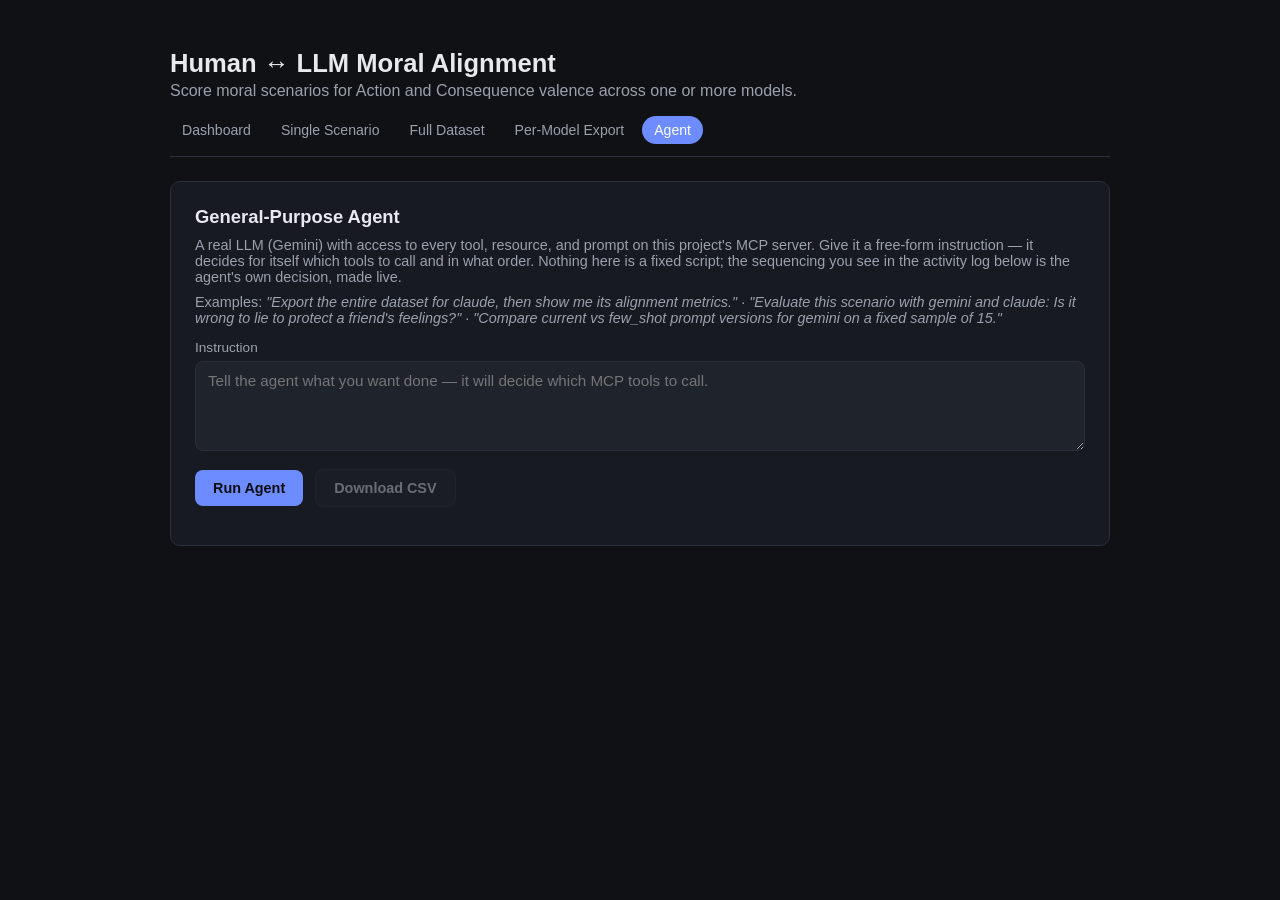
==== web/agent.html @ fc176ce5 "few shot prompting added" ====
<!doctype html>
<html lang="en">
<head>
  <meta charset="UTF-8" />
  <meta name="viewport" content="width=device-width, initial-scale=1.0" />
  <title>Agent — Human vs LLM Moral Alignment</title>
  <link rel="stylesheet" href="style.css" />
</head>
<body>
  <div class="app">
    <header class="app-header">
      <h1>Human ↔ LLM Moral Alignment</h1>
      <p class="subtitle">Score moral scenarios for Action and Consequence valence across one or more models.</p>
    </header>

    <nav class="site-nav">
      <a href="index.html">Dashboard</a>
      <a href="single.html">Single Scenario</a>
      <a href="dataset.html">Full Dataset</a>
      <a href="export.html">Per-Model Export</a>
      <a href="agent.html" class="active">Agent</a>
    </nav>

    <section class="card">
      <h2>General-Purpose Agent</h2>
      <p class="hint">
        A real LLM (Gemini) with access to every tool, resource, and prompt on this project's
        MCP server. Give it a free-form instruction — it decides for itself which tools to call
        and in what order. Nothing here is a fixed script; the sequencing you see in the activity
        log below is the agent's own decision, made live.
      </p>
      <p class="hint">
        Examples: <em>"Export the entire dataset for claude, then show me its alignment metrics."</em> ·
        <em>"Evaluate this scenario with gemini and claude: Is it wrong to lie to protect a friend's feelings?"</em> ·
        <em>"Compare current vs few_shot prompt versions for gemini on a fixed sample of 15."</em>
      </p>

      <label for="agent-instruction-input">Instruction</label>
      <textarea id="agent-instruction-input" rows="4" placeholder="Tell the agent what you want done — it will decide which MCP tools to call."></textarea>

      <div class="actions">
        <button id="run-agent-btn" class="btn primary">Run Agent</button>
        <button id="download-agent-csv-btn" class="btn secondary" disabled>Download CSV</button>
        <span id="agent-status" class="status"></span>
      </div>

      <div id="agent-log-wrap" hidden>
        <div class="agent-log-header">
          <span>Agent activity</span>
          <span class="hint">Which MCP tools the agent is calling, live — its own decision, not a script</span>
        </div>
        <div id="agent-log" class="agent-log"></div>
      </div>

      <div id="agent-report" class="agent-report" hidden></div>
    </section>
  </div>

  <script src="common.js"></script>
  <script src="agent.js"></script>
</body>
</html>
---- web/style.css ----
:root {
  --bg: #0f1115;
  --surface: #171a21;
  --surface-2: #1f232c;
  --border: #2a2f3a;
  --text: #e7e9ee;
  --text-dim: #9aa1ad;
  --accent: #6c8cff;
  --accent-dim: #3f4d80;
  --good: #3ecf8e;
  --bad: #ef5b6b;
  --radius: 10px;
}

* { box-sizing: border-box; }

body {
  margin: 0;
  font-family: -apple-system, BlinkMacSystemFont, "Segoe UI", Inter, sans-serif;
  background: var(--bg);
  color: var(--text);
}

.app {
  max-width: 980px;
  margin: 0 auto;
  padding: 32px 20px 80px;
}

.app-header h1 {
  font-size: 1.6rem;
  margin-bottom: 4px;
}

.subtitle {
  color: var(--text-dim);
  margin-top: 0;
}

.site-nav {
  display: flex;
  gap: 6px;
  flex-wrap: wrap;
  margin-bottom: 20px;
  border-bottom: 1px solid var(--border);
  padding-bottom: 12px;
}

.site-nav a {
  color: var(--text-dim);
  text-decoration: none;
  padding: 6px 12px;
  border-radius: 999px;
  font-size: 0.88rem;
  font-weight: 500;
}

.site-nav a:hover {
  background: var(--surface-2);
  color: var(--text);
}

.site-nav a.active {
  background: var(--accent);
  color: #fff;
}

.card {
  background: var(--surface);
  border: 1px solid var(--border);
  border-radius: var(--radius);
  padding: 24px;
  margin-top: 24px;
}

.card h2 {
  margin-top: 0;
  font-size: 1.15rem;
}

.hint {
  color: var(--text-dim);
  font-size: 0.9rem;
  margin-top: -6px;
}

label {
  display: block;
  font-size: 0.85rem;
  color: var(--text-dim);
  margin-bottom: 6px;
}

textarea, input[type="number"] {
  width: 100%;
  background: var(--surface-2);
  border: 1px solid var(--border);
  border-radius: 8px;
  color: var(--text);
  padding: 10px 12px;
  font-size: 0.95rem;
  font-family: inherit;
  resize: vertical;
}

textarea:focus, input:focus {
  outline: none;
  border-color: var(--accent);
}

.model-select {
  display: flex;
  flex-wrap: wrap;
  gap: 10px;
  margin: 14px 0;
}

.model-chip {
  display: flex;
  align-items: center;
  gap: 6px;
  background: var(--surface-2);
  border: 1px solid var(--border);
  border-radius: 999px;
  padding: 6px 14px;
  cursor: pointer;
  font-size: 0.88rem;
  user-select: none;
}

.model-chip input { accent-color: var(--accent); }

.model-chip.all {
  border-color: var(--accent-dim);
  font-weight: 600;
}

.batch-options {
  max-width: 260px;
  margin-bottom: 14px;
}

.actions {
  display: flex;
  align-items: center;
  gap: 12px;
  margin: 14px 0;
}

.btn {
  border: none;
  border-radius: 8px;
  padding: 10px 18px;
  font-size: 0.9rem;
  font-weight: 600;
  cursor: pointer;
  transition: opacity 0.15s ease;
}

.btn.primary {
  background: var(--accent);
  color: #0b0d12;
}

.btn.secondary {
  background: var(--surface-2);
  color: var(--text);
  border: 1px solid var(--border);
}

.btn:disabled {
  opacity: 0.4;
  cursor: not-allowed;
}

.btn:not(:disabled):hover {
  opacity: 0.88;
}

.status {
  font-size: 0.85rem;
  color: var(--text-dim);
}

.status.error { color: var(--bad); }
.status.ok { color: var(--good); }

.job-badge {
  display: inline-block;
  padding: 2px 8px;
  border-radius: 999px;
  font-size: 0.78rem;
  font-weight: 600;
  text-transform: capitalize;
}
.job-badge.running { background: color-mix(in srgb, var(--accent) 20%, transparent); color: var(--accent); }
.job-badge.completed { background: color-mix(in srgb, var(--good) 20%, transparent); color: var(--good); }
.job-badge.error { background: color-mix(in srgb, var(--bad) 20%, transparent); color: var(--bad); }
.job-badge.stalled { background: color-mix(in srgb, orange 25%, transparent); color: darkorange; }

.progress-wrap {
  margin: 10px 0 18px;
}

.progress-bar {
  height: 8px;
  background: var(--surface-2);
  border-radius: 999px;
  overflow: hidden;
}

.progress-fill {
  height: 100%;
  width: 0%;
  background: var(--accent);
  transition: width 0.25s ease;
}

.progress-label {
  font-size: 0.8rem;
  color: var(--text-dim);
  margin-top: 6px;
}

.table-wrap {
  overflow-x: auto;
  margin-top: 16px;
}

table {
  width: 100%;
  border-collapse: collapse;
  font-size: 0.85rem;
}

th, td {
  text-align: left;
  padding: 8px 10px;
  border-bottom: 1px solid var(--border);
  white-space: nowrap;
}

th {
  color: var(--text-dim);
  font-weight: 600;
  position: sticky;
  top: 0;
  background: var(--surface);
}

td.scenario-cell {
  white-space: normal;
  max-width: 360px;
  color: var(--text);
}

.val-pos { color: var(--good); }
.val-neg { color: var(--bad); }
.val-err { color: var(--bad); font-style: italic; }

.val-band {
  display: block;
  font-size: 0.72rem;
  color: var(--text-dim);
}

td.reasoning-cell {
  white-space: normal;
  max-width: 420px;
  color: var(--text-dim);
  font-size: 0.82rem;
}

td.reasoning-cell .axis-label {
  color: var(--text);
  font-weight: 600;
}

.factor-tag {
  display: inline-block;
  background: var(--surface-2);
  border: 1px solid var(--border);
  border-radius: 999px;
  padding: 1px 8px;
  margin: 2px 4px 0 0;
  font-size: 0.72rem;
  color: var(--text-dim);
}

.details-btn {
  background: none;
  border: 1px solid var(--border);
  color: var(--accent);
  border-radius: 6px;
  padding: 3px 10px;
  font-size: 0.78rem;
  cursor: pointer;
}

.details-btn:hover { opacity: 0.85; }

.modal-backdrop {
  position: fixed;
  inset: 0;
  background: rgba(0, 0, 0, 0.55);
  display: flex;
  align-items: center;
  justify-content: center;
  z-index: 50;
  padding: 20px;
}

.modal-backdrop[hidden] {
  display: none;
}

.modal {
  background: var(--surface);
  border: 1px solid var(--border);
  border-radius: var(--radius);
  max-width: 720px;
  width: 100%;
  max-height: 85vh;
  overflow-y: auto;
  padding: 20px 24px;
}

.modal-header {
  display: flex;
  align-items: center;
  justify-content: space-between;
  margin-bottom: 12px;
}

.modal-header h3 { margin: 0; font-size: 1.05rem; }

.modal-scenario {
  color: var(--text-dim);
  font-size: 0.85rem;
  margin-bottom: 16px;
  border-bottom: 1px solid var(--border);
  padding-bottom: 12px;
}

.modal-model-block {
  margin-bottom: 18px;
  padding-bottom: 14px;
  border-bottom: 1px solid var(--border);
}

.modal-model-block:last-child { border-bottom: none; }

.modal-model-block h4 {
  margin: 0 0 8px;
  font-size: 0.95rem;
}

.modal-axis {
  margin-bottom: 8px;
  font-size: 0.85rem;
}

.modal-axis .axis-score { color: var(--text-dim); margin-left: 6px; }

.agent-mode-select {
  display: flex;
  flex-wrap: wrap;
  gap: 10px;
  margin: 14px 0;
}

.mode-chip {
  display: flex;
  align-items: center;
  gap: 6px;
  background: var(--surface-2);
  border: 1px solid var(--border);
  border-radius: 999px;
  padding: 6px 14px;
  cursor: pointer;
  font-size: 0.88rem;
  user-select: none;
}

.mode-chip input { accent-color: var(--accent); }

#agent-scenario-field, #agent-sample-field {
  margin-bottom: 14px;
}

#agent-sample-field input {
  max-width: 140px;
}

.agent-log-header {
  display: flex;
  justify-content: space-between;
  align-items: baseline;
  margin-top: 16px;
  font-size: 0.85rem;
  font-weight: 600;
}

.agent-log-header .hint {
  font-weight: 400;
  margin: 0;
}

.agent-log {
  background: #0b0d12;
  border: 1px solid var(--border);
  border-radius: var(--radius);
  padding: 12px 14px;
  margin-top: 8px;
  max-height: 260px;
  overflow-y: auto;
  font-family: ui-monospace, SFMono-Regular, Menlo, Consolas, monospace;
  font-size: 0.78rem;
  line-height: 1.6;
}

.agent-log-line {
  white-space: pre-wrap;
  word-break: break-word;
  margin-bottom: 3px;
}

.agent-log-line .log-tool { color: var(--accent); }
.agent-log-line .log-result { color: var(--text-dim); }
.agent-log-line .log-progress { color: var(--good); }
.agent-log-line .log-final { color: var(--good); font-weight: 600; }
.agent-log-line .log-error { color: var(--bad); }
.agent-log-line .log-task { color: var(--text); font-weight: 600; }

.ccc-block {
  margin-top: 16px;
  border: 1px solid var(--border);
  border-radius: var(--radius);
  padding: 16px 18px;
  background: var(--surface-2);
}

.ccc-block h3 {
  margin: 0 0 4px;
  font-size: 0.95rem;
}

.ccc-block .hint {
  margin: 0 0 12px;
}

.ccc-table {
  width: 100%;
  border-collapse: collapse;
  font-size: 0.85rem;
}

.ccc-table th, .ccc-table td {
  text-align: left;
  padding: 7px 10px;
  border-bottom: 1px solid var(--border);
  white-space: nowrap;
}

.ccc-table th { color: var(--text-dim); font-weight: 600; }

.ccc-table tr.ccc-reference-row td {
  color: var(--text-dim);
  font-style: italic;
}

.ccc-table tr.ccc-reference-row td:first-child {
  color: var(--text-dim);
}

.ccc-cell-good { color: var(--good); font-weight: 600; }
.ccc-cell-bad { color: var(--bad); font-weight: 600; }
.ccc-cell-mid { color: var(--text); }

.ccc-block + .ccc-block { margin-top: 12px; }

.agent-report {
  background: var(--surface-2);
  border: 1px solid var(--border);
  border-radius: var(--radius);
  padding: 18px 22px;
  margin-top: 16px;
  font-size: 0.9rem;
  line-height: 1.55;
  overflow-x: auto;
}

.agent-report h2, .agent-report h3, .agent-report h4 {
  margin-top: 1.2em;
  margin-bottom: 0.4em;
}

.agent-report h2:first-child, .agent-report h3:first-child { margin-top: 0; }

.agent-report p { margin: 0.6em 0; }

.agent-report ul, .agent-report ol {
  margin: 0.4em 0;
  padding-left: 1.4em;
}

.agent-report code {
  background: var(--bg);
  border-radius: 4px;
  padding: 1px 5px;
  font-size: 0.85em;
}

.agent-report strong { color: var(--text); }
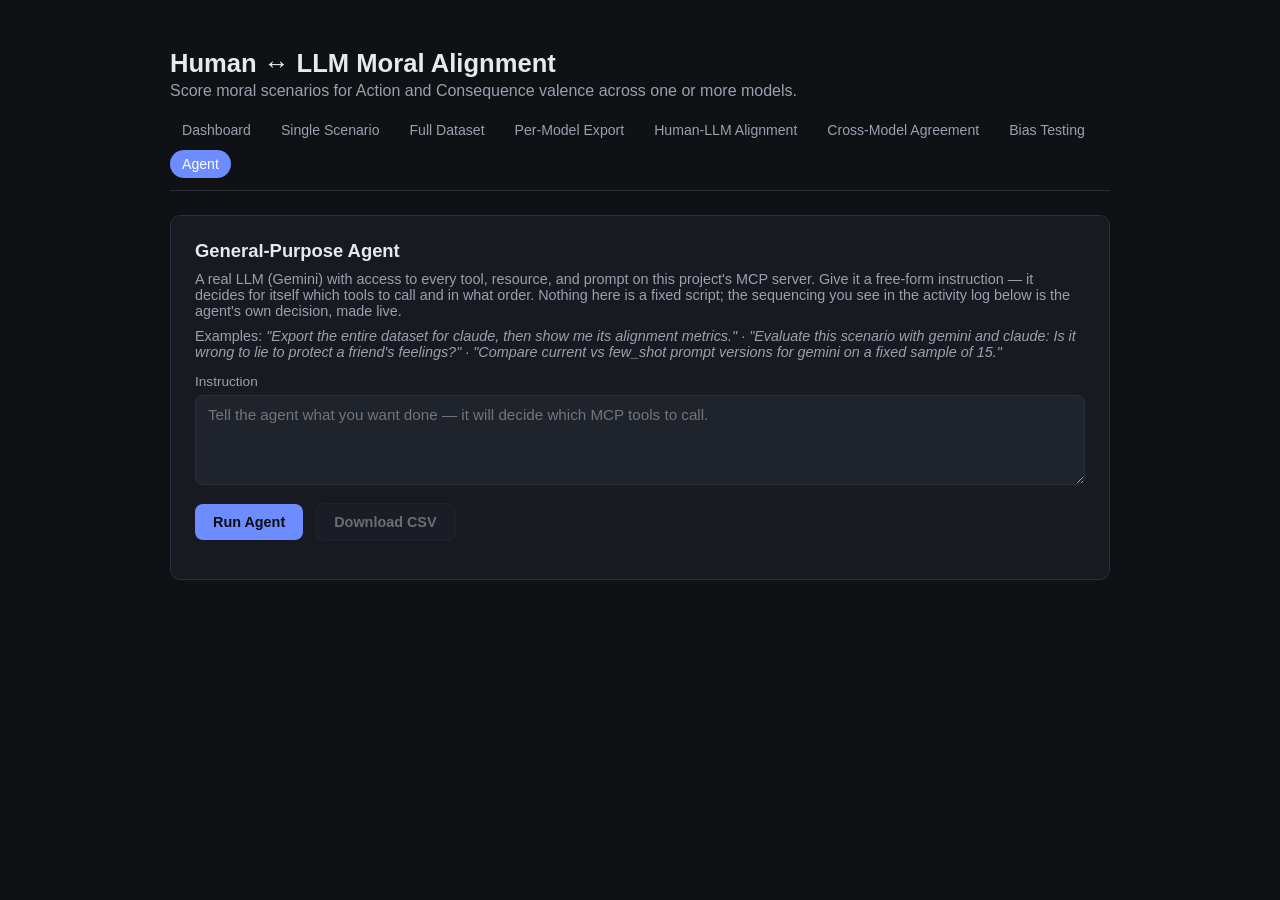
==== commit d610ba94: "bias testing added" ====
--- a/web/agent.html
+++ b/web/agent.html
@@ -18,6 +18,9 @@
       <a href="single.html">Single Scenario</a>
       <a href="dataset.html">Full Dataset</a>
       <a href="export.html">Per-Model Export</a>
+      <a href="human_alignment.html">Human-LLM Alignment</a>
+      <a href="cross_model.html">Cross-Model Agreement</a>
+      <a href="bias_testing.html">Bias Testing</a>
       <a href="agent.html" class="active">Agent</a>
     </nav>
 
